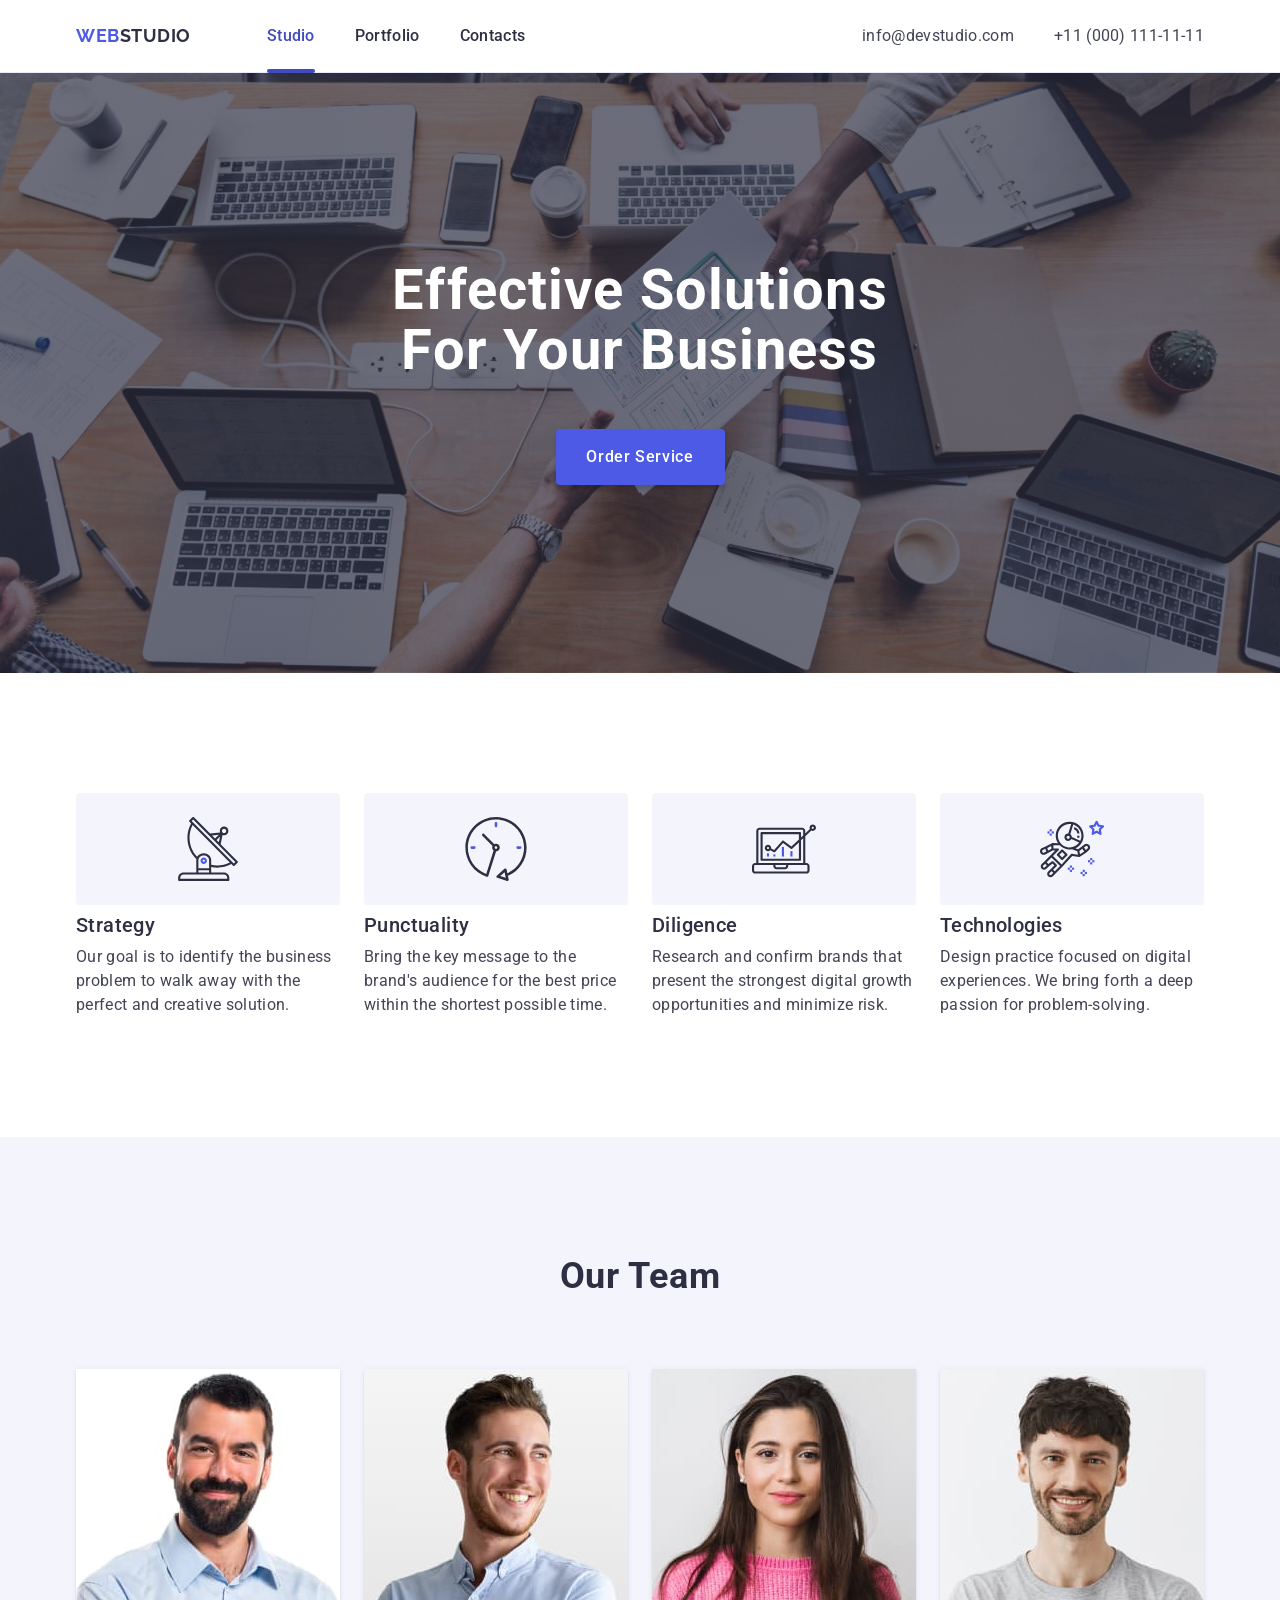
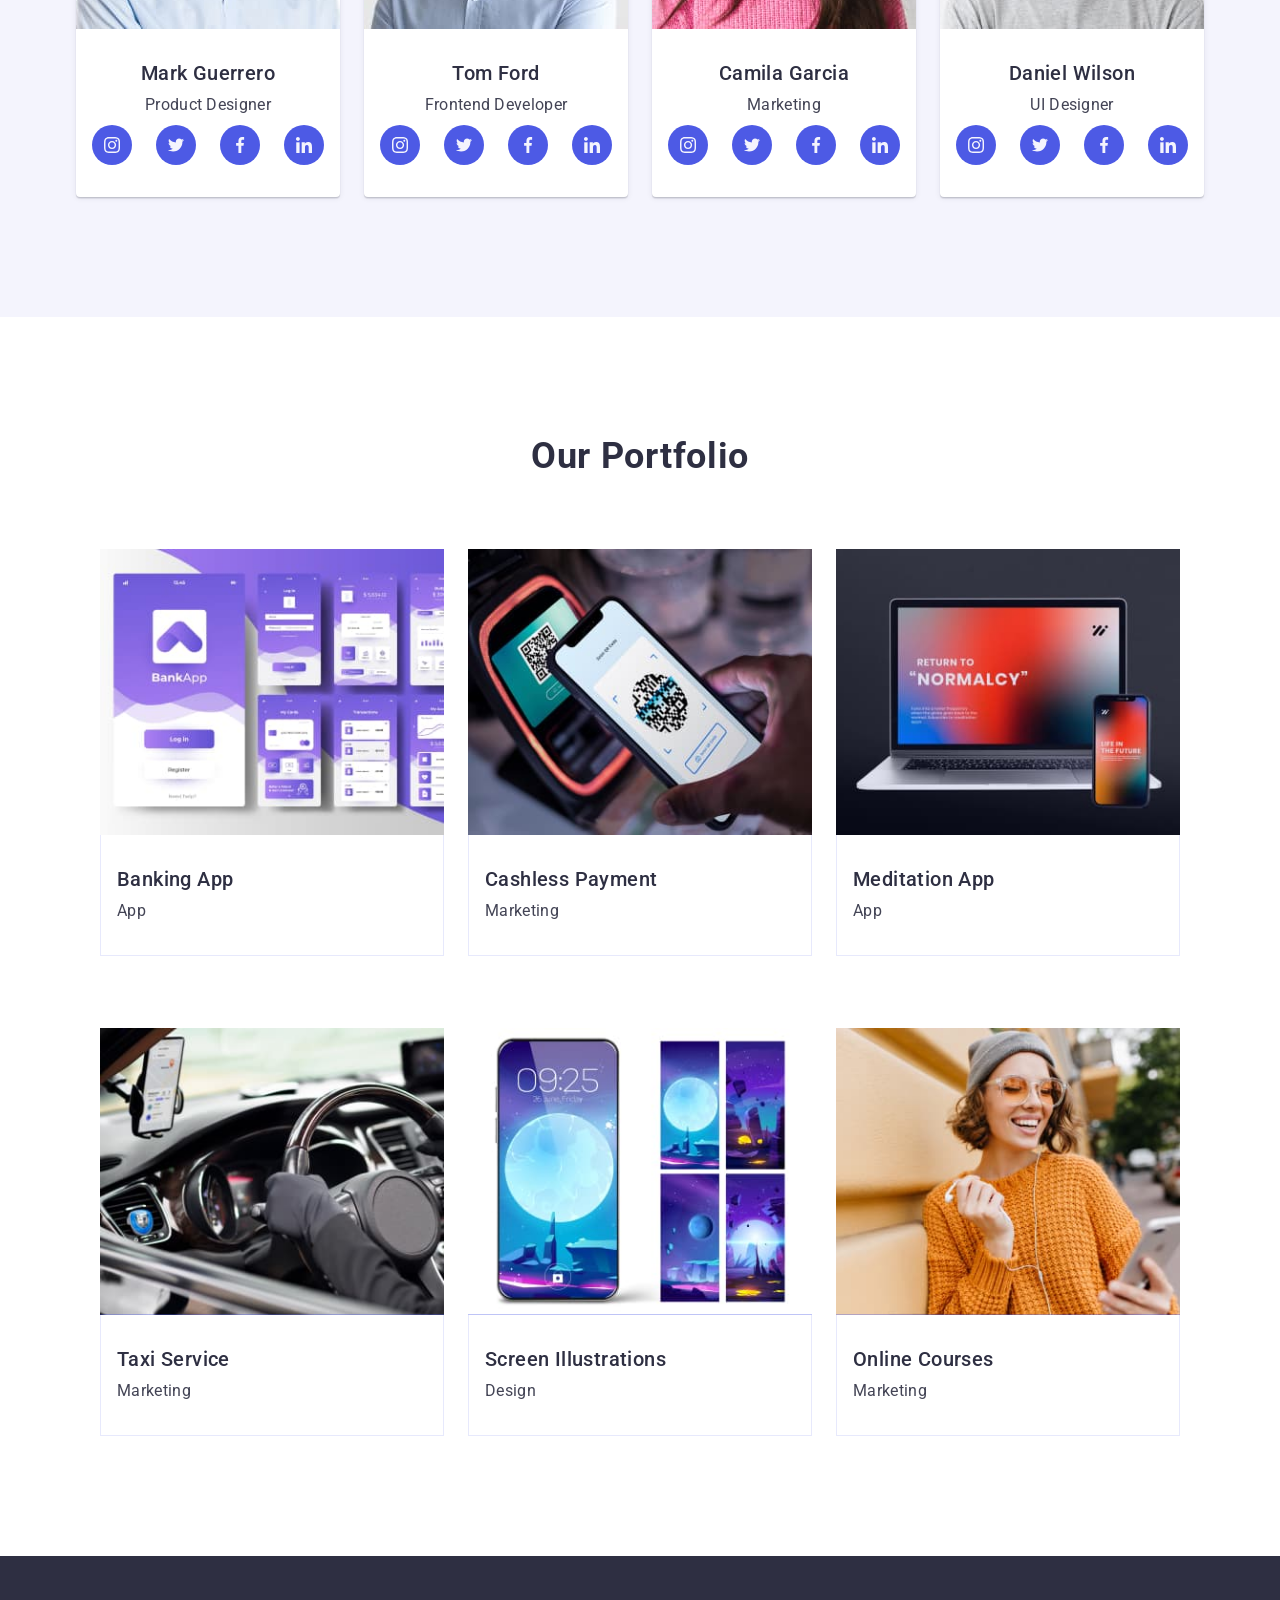
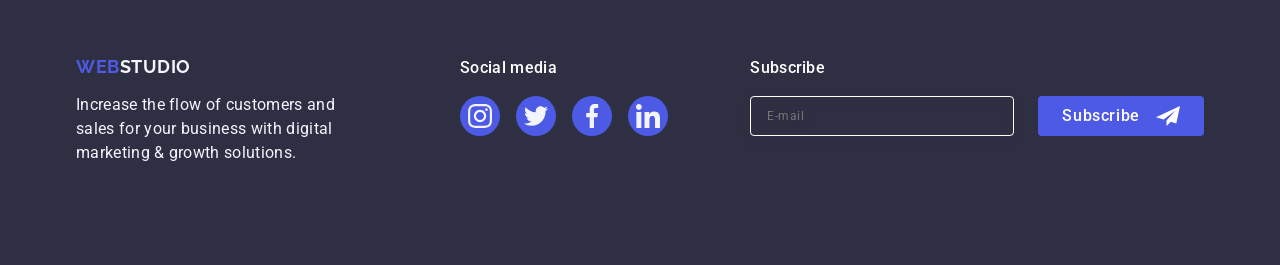
==== index.html @ e989fe73 "mobile-modal" ====
<!DOCTYPE html>
<html lang="en">
  <head>
    <meta charset="UTF-8" />
    <meta name="viewport" content="width=device-width, initial-scale=1.0" />
    <title>Webstudio</title>
    <link rel="preconnect" href="https://fonts.googleapis.com" />
    <link rel="preconnect" href="https://fonts.gstatic.com" crossorigin />
    <link
      href="https://fonts.googleapis.com/css2?family=Raleway:wght@700&family=Roboto:wght@400;500;700&display=swap"
      rel="stylesheet"
    />
    <link
      rel="stylesheet"
      href="https://cdnjs.cloudflare.com/ajax/libs/modern-normalize/2.0.0/modern-normalize.min.css"
      integrity="sha512-4xo8blKMVCiXpTaLzQSLSw3KFOVPWhm/TRtuPVc4WG6kUgjH6J03IBuG7JZPkcWMxJ5huwaBpOpnwYElP/m6wg=="
      crossorigin="anonymous"
      referrerpolicy="no-referrer"
    />
    <link rel="stylesheet" href="./css/index.css">
    <link rel="stylesheet" href="./css/styles.css" />
  </head>

  <body>
    <!-- HEDER -->
    <header class="page-header">
      <div class="container page-header-div">
        <nav class="site-nav">
          <a class="logo-web" href="./index.html"> Web<span class="logo-link">Studio</span> </a>
          <ul class="navigation">
            <li class="link-header">
              <a class="menu-nav-link current" href="./index.html"> Studio</a>
            </li>
            <li class="link-header">
              <a class="menu-nav-link" href="">Portfolio</a>
            </li>
            <li class="link-header">
              <a class="menu-nav-link" href="">Contacts</a>
            </li>
          </ul>
        </nav>

        <address class="adr-ss">
          <ul class="adr-ss-ul">
            <li class="contacts link-header contacts-link-header">
              <a class="contacts-link" href="mailto:info@devstudio.com">info@devstudio.com</a>
            </li>
            <li class="contacts link-header contacts-tel">
              <a class="contacts-link " href="tel:+110001111111">+11 (000) 111-11-11</a>
            </li>
          </ul>
        </address>
        <button class="menu-btn" type="button">
          <svg class="menu-icon-btn" width="24" height="24">
            <use href="./images/icons.svg#icon-heroicons-solid_menu"></use>
          </svg>
        </button>
      </div>
      <div class="mobile-menu">
        <div class="container">
          <button class="mob-menu-close-btn">
            <svg class="mob-menu-close-icon" width="8" height="8">
              <use href="./images/icons.svg#icon-close-black"><use>
            </svg>
          </button>
          <ul>
            <li>Studio</li>
            <li>Portfolio</li>
            <li>Contacts</li>
          </ul>
            <ul>
              <li>+11 (000) 111-11-11</li>
              <li>info@devstudio.com</li>
            </ul>
            <ul>
              <li class="modile-menu-list">
                <a class="mobile-menu-icon" href="">
                  <svg class="mobile-menu-svg" width="24" height="24">
                    <use href="./images/icons.svg#icon-instagram-2"></use>
                  </svg>
                </a>
              </li>
              <li class="modile-menu-list">
                <a class="mobile-menu-icon" href="">
                  <svg class="mobile-menu-svg" width="24" height="24">
                    <use href="./images/icons.svg#icon-twitter-1"></use>
                  </svg>
                </a>
              </li>
              <li class="modile-menu-list">
                <a class="mobile-menu-icon" href="">
                  <svg class="mobile-menu-svg" width="24" height="24">
                    <use href="./images/icons.svg#icon-facebook-1"></use>
                  </svg>
                </a>
              </li>
              <li class="modile-menu-list">
                <a class="mobile-menu-icon" href="">
                  <svg class="mobile-menu-svg" width="24" height="24">
                    <use href="./images/icons.svg#icon-linkedin-1"></use>
                  </svg>
                </a>
              </li>
            </ul>
          
        </div>
      </div>
    </header>
    <!-- HERO -->
    <main>
      <section class="section hero-block">
        <div class="container container-hero">
          <h1 class="hero-title">Effective Solutions for Your Business</h1>
          <button class="button-hero" type="button">Order Service</button>
        </div>
      </section>

      <!-- First section after hero -->

      <section class="section">
        <div class="container">
          <h2 class="visually-hidden">our approach</h2>
          <ul class="privilege">
            <li class="privilege-list privilege-list-item">
              <div class="privilege-div-icon">
                <svg class="privilege-icon" width="64" height="64">
                  <use href="./images/icons.svg#icon-antenna-1"></use>
                </svg>
              </div>
              <h3 class="title-privilege">Strategy</h3>
              <p class="privilege-p">
                Our goal is to identify the business problem to walk away with the perfect and
                creative solution.
              </p>
            </li>
            <li class="privilege-list privilege-list-item">
              <div class="privilege-div-icon">
                <svg class="privilege-icon" width="64" height="64">
                  <use href="./images/icons.svg#icon-clock-1"></use>
                </svg>
              </div>
              <h3 class="title-privilege">Punctuality</h3>
              <p class="privilege-p">
                Bring the key message to the brand's audience for the best price within the shortest
                possible time.
              </p>
            </li>
            <li class="privilege-list">
              <div class="privilege-div-icon">
                <svg class="privilege-icon" width="64" height="64">
                  <use href="./images/icons.svg#icon-diagram-1"></use>
                </svg>
              </div>
              <h3 class="title-privilege">Diligence</h3>
              <p class="privilege-p">
                Research and confirm brands that present the strongest digital growth opportunities
                and minimize risk.
              </p>
            </li>
            <li class="privilege-list">
              <div class="privilege-div-icon">
                <svg class="privilege-icon" width="64" height="64">
                  <use href="./images/icons.svg#icon-astronaut-1"></use>
                </svg>
              </div>
              <h3 class="title-privilege">Technologies</h3>
              <p class="privilege-p">
                Design practice focused on digital experiences. We bring forth a deep passion for
                problem-solving.
              </p>
            </li>
          </ul>
        </div>
      </section>

      <!-- section Our Team -->


      
      <section class="section team-section">
        <div class="container">
          <h2 class="our-team">Our Team</h2>
          <ul class="our-team-ul">
            <li class="our-team-li">
           
              <img
                class="team-img"
                srcset="./images/markguerrero.jpg 1x, ./images/markguerrero@2x.jpg 2x"
                src="./images/markguerrero.jpg"
                alt="mark guerrero"
                width="264"
              />
              <div class="foto-names">
                <h3 class="title-team">Mark Guerrero</h3>
                <p class="our-team-p">Product Designer</p>
                <ul class="team-icon-ul">
                  <li class="team-icon-li">
                    <a class="taem-icon-link" href="">
                      <svg class="team-icon-svg" width="16" height="16">
                        <use href="./images/icons.svg#icon-instagram-2"></use>
                      </svg>
                    </a>
                  </li>
                  <li class="team-icon-li">
                    <a class="taem-icon-link" href="">
                      <svg class="team-icon-svg" width="16" height="16">
                        <use href="./images/icons.svg#icon-twitter-1"></use>
                      </svg>
                    </a>
                  </li>
                  <li class="team-icon-li">
                    <a class="taem-icon-link" href="">
                      <svg class="team-icon-svg" width="16" height="16">
                        <use href="./images/icons.svg#icon-facebook-1"></use>
                      </svg>
                    </a>
                  </li>
                  <li class="team-icon-li">
                    <a class="taem-icon-link" href="">
                      <svg class="team-icon-svg" width="16" height="16">
                        <use href="./images/icons.svg#icon-linkedin-1"></use>
                      </svg>
                    </a>
                  </li>
                </ul>
              </div>
            </li>

            <li class="our-team-li">
              
              <img class="team-img"
              srcset="./images/tomford.jpg 1x, ./images/tomford@2x.jpg 2x" 
              src="./images/tomford.jpg" 
              alt="tom ford" width="264" />
              <div class="foto-names">
                <h3 class="title-team">Tom Ford</h3>
                <p class="our-team-p">Frontend Developer</p>
                <ul class="team-icon-ul">
                  <li class="team-icon-li">
                    <a class="taem-icon-link" href="">
                      <svg class="team-icon-svg" width="16" height="16">
                        <use href="./images/icons.svg#icon-instagram-2"></use>
                      </svg>
                    </a>
                  </li>
                  <li class="team-icon-li">
                    <a class="taem-icon-link" href="">
                      <svg class="team-icon-svg" width="16" height="16">
                        <use href="./images/icons.svg#icon-twitter-1"></use>
                      </svg>
                    </a>
                  </li>
                  <li class="team-icon-li">
                    <a class="taem-icon-link" href="">
                      <svg class="team-icon-svg" width="16" height="16">
                        <use href="./images/icons.svg#icon-facebook-1"></use>
                      </svg>
                    </a>
                  </li>
                  <li class="team-icon-li">
                    <a class="taem-icon-link" href="">
                      <svg class="team-icon-svg" width="16" height="16">
                        <use href="./images/icons.svg#icon-linkedin-1"></use>
                      </svg>
                    </a>
                  </li>
                </ul>
              </div>
            </li>

            <li class="our-team-li">
              <img
                class="team-img"
                srcset="./images/camilagarcia.jpg 1x, ./images/camilagarcia@2x.jpg 2x"
                src="./images/camilagarcia.jpg"
                alt="camila garcia"
                width="264"
              />
              <div class="foto-names">
                <h3 class="title-team">Camila Garcia</h3>
                <p class="our-team-p">Marketing</p>
                <ul class="team-icon-ul">
                  <li class="team-icon-li">
                    <a class="taem-icon-link" href="">
                      <svg class="team-icon-svg" width="16" height="16">
                        <use href="./images/icons.svg#icon-instagram-2"></use>
                      </svg>
                    </a>
                  </li>
                  <li class="team-icon-li">
                    <a class="taem-icon-link" href="">
                      <svg class="team-icon-svg" width="16" height="16">
                        <use href="./images/icons.svg#icon-twitter-1"></use>
                      </svg>
                    </a>
                  </li>
                  <li class="team-icon-li">
                    <a class="taem-icon-link" href="">
                      <svg class="team-icon-svg" width="16" height="16">
                        <use href="./images/icons.svg#icon-facebook-1"></use>
                      </svg>
                    </a>
                  </li>
                  <li class="team-icon-li">
                    <a class="taem-icon-link" href="">
                      <svg class="team-icon-svg" width="16" height="16">
                        <use href="./images/icons.svg#icon-linkedin-1"></use>
                      </svg>
                    </a>
                  </li>
                </ul>
              </div>
            </li>

            <li class="our-team-li">
              <img srcset="./images/danielwilson.jpg 1x, ./images/danielwilson@2x.jpg 2x" src="./images/danielwilson.jpg"  alt="daniel wilson"
                width="264" />
          
              <div class="foto-names">
                <h3 class="title-team">Daniel Wilson</h3>
                <p class="our-team-p">UI Designer</p>
                <ul class="team-icon-ul">
                  <li class="team-icon-li">
                    <a class="taem-icon-link" href="">
                      <svg class="team-icon-svg" width="16" height="16">
                        <use href="./images/icons.svg#icon-instagram-2"></use>
                      </svg>
                    </a>
                  </li>
                  <li class="team-icon-li">
                    <a class="taem-icon-link" href="">
                      <svg class="team-icon-svg" width="16" height="16">
                        <use href="./images/icons.svg#icon-twitter-1"></use>
                      </svg>
                    </a>
                  </li>
                  <li class="team-icon-li">
                    <a class="taem-icon-link" href="">
                      <svg class="team-icon-svg" width="16" height="16">
                        <use href="./images/icons.svg#icon-facebook-1"></use>
                      </svg>
                    </a>
                  </li>
                  <li class="team-icon-li">
                    <a class="taem-icon-link" href="">
                      <svg class="team-icon-svg" width="16" height="16">
                        <use href="./images/icons.svg#icon-linkedin-1"></use>
                      </svg>
                    </a>
                  </li>
                </ul>
              </div>
            </li>
          </ul>
        </div>
      </section>
      <!-- Portfolio -->
      <section class="section">
        <div class="container">
          <h2 class="portfolio-title">Our Portfolio</h2>
          <ul class="portfolio-ul">
            <li class="portfolio-li">
              <div class="overlay-div">
                  <picture>
                    <source media="(min-width: 1158px)" srcset="./images/bankapp-desktop.jpg 1x, ./images/bankapp-desktop@2x.jpg 2x"
                      type="image/jpg" />
                    
                    <source media="(min-width: 768px)" srcset="./images/bankapp-tablet.jpg 1x, ./images/bankapp-tablet@2x.jpg 2x"
                      type="image/jpg" />
                    
                    <source media="(max-width: 767px)" srcset="./images/bankapp-mobile.jpg 1x, ./images/bankapp-mobile@2x.jpg 2x"
                      type="image/jpg" />
                    <img class="card-img" src="./images/bankapp-desktop.jpg" alt="banking app interace concept" width="360" height="300" loading="lazy" />
                  </picture>

               
                <p class="ovrelay">
                  14 Stylish and User-Friendly App Design Concepts · Task Manager App · Calorie
                  Tracker App · Exotic Fruit Ecommerce App · Cloud Storage App
                </p>
              </div>

              <div class="portfolio-card">
                <h3 class="portfolio-name">Banking App</h3>
                <p class="portfolio-p">App</p>
              </div>
            </li>
            <li class="portfolio-li">
              <div class="overlay-div">
                <picture>
                  <source media="(min-width: 1158px)" srcset="./images/twophones-dasktop.jpg 1x, ./images/twophones@2x.jpg 2x"
                    type="image/jpg" />
                
                  <source media="(min-width: 768px)" srcset="./images/twophones-tablet.jpg 1x, ./images/twophones-tablet@2x.jpg 2x"
                    type="image/jpg" />
                
                  <source media="(max-width: 767px)" srcset="./images/twophnes-mobile.jpg 1x, ./images/twophones-mobile@2x.jpg 2x"
                    type="image/jpg" />
                  <img class="card-img" src="./images/twophones-desktop.jpg" alt="cashless payment" width="360" height="300"
                    loading="lazy" />
                </picture>
                
                <p class="ovrelay">
                  14 Stylish and User-Friendly App Design Concepts · Task Manager App · Calorie
                  Tracker App · Exotic Fruit Ecommerce App · Cloud Storage App
                </p>
              </div>
              <div class="portfolio-card">
                <h3 class="portfolio-name">Cashless Payment</h3>
                <p class="portfolio-p">Marketing</p>
              </div>
            </li>
            <li class="portfolio-li">
              <div class="overlay-div">
                <picture>
                  <source media="(min-width: 1158px)" srcset="./images/laptop-desktop.jpg 1x, ./images/laptop-desktop@2x.jpg 2x"
                    type="image/jpg" />
                
                  <source media="(min-width: 768px)" srcset="./images/laptop-tablet.jpg 1x, ./images/laptop-tablet@2x.jpg 2x"
                    type="image/jpg" />
                
                  <source media="(max-width: 767px)" srcset="./images/laptop-mobile.jpg 1x, ./images/laptop-mobile@2x.jpg 2x"
                    type="image/jpg" />
                  <img class="card-img" src="./images/laptop-desktop.jpg" alt="meditation app" width="360" height="300"
                    loading="lazy" />
                </picture>
                
                <p class="ovrelay">
                  14 Stylish and User-Friendly App Design Concepts · Task Manager App · Calorie
                  Tracker App · Exotic Fruit Ecommerce App · Cloud Storage App
                </p>
              </div>
              <div class="portfolio-card">
                <h3 class="portfolio-name">Meditation App</h3>
                <p class="portfolio-p">App</p>
              </div>
            </li>
            <li class="portfolio-li">
              <div class="overlay-div">
                <picture>
                  <source media="(min-width: 1158px)" srcset="./images/drive-desktop.jpg 1x, ./images/drive-desktop@2x.jpg 2x"
                    type="image/jpg" />
                
                  <source media="(min-width: 768px)" srcset="./images/drive-tablet.jpg 1x, ./images/drive-tablet@2x.jpg 2x"
                    type="image/jpg" />
                
                  <source media="(max-width: 767px)" srcset="./images/drive-mobile.jpg 1x, ./images/drive@2x-mobile.jpg 2x"
                    type="image/jpg" />
                  <img class="card-img" src="./images/drive-desktop.jpg" alt="taxi service" width="360" height="300"
                    loading="lazy" />
                </picture>
                
                <p class="ovrelay">
                  14 Stylish and User-Friendly App Design Concepts · Task Manager App · Calorie
                  Tracker App · Exotic Fruit Ecommerce App · Cloud Storage App
                </p>
              </div>
              <div class="portfolio-card">
                <h3 class="portfolio-name">Taxi Service</h3>
                <p class="portfolio-p">Marketing</p>
              </div>
            </li>
            <li class="portfolio-li">
              <div class="overlay-div">
                <picture>
                  <source media="(min-width: 1158px)" srcset="./images/mobile-desktop.jpg 1x, ./images/mobile-desktop@2x.jpg 2x"
                    type="image/jpg" />
                
                  <source media="(min-width: 768px)" srcset="./images/phone-tablet.jpg 1x, ./images/phone-tablet@2x.jpg 2x"
                    type="image/jpg" />
                
                  <source media="(max-width: 767px)" srcset="./images/phone-mobile.jpg 1x, ./images/phone@2x-mobile.jpg 2x"
                    type="image/jpg" />
                  <img class="card-img" src="./images/mobile-desktop.jpg" alt="screen illustrations" width="360" height="300"
                    loading="lazy" />
                </picture>
                
                <p class="ovrelay">
                  14 Stylish and User-Friendly App Design Concepts · Task Manager App · Calorie
                  Tracker App · Exotic Fruit Ecommerce App · Cloud Storage App
                </p>
              </div>
              <div class="portfolio-card">
                <h3 class="portfolio-name">Screen Illustrations</h3>
                <p class="portfolio-p">Design</p>
              </div>
            </li>
            <li class="portfolio-li">
              <div class="overlay-div">
                <picture>
                  <source media="(min-width: 1158px)" srcset="./images/girlsmile-desktop.jpg 1x, ./images/girlsmile-desktop@2x.jpg 2x"
                    type="image/jpg" />
                
                  <source media="(min-width: 768px)" srcset="./images/girlsmile-tablet.jpg 1x, ./images/girlsmile-tablet@2x.jpg 2x"
                    type="image/jpg" />
                
                  <source media="(max-width: 767px)" srcset="./images/girlsmile-mobile.jpg 1x, ./images/girlsmile-mobile@2x.jpg 2x"
                    type="image/jpg" />
                  <img class="card-img" src="./images/mobile-desktop.jpg" alt="online courses" width="360" height="300"
                    loading="lazy" />
                </picture>
                
                <p class="ovrelay">
                  14 Stylish and User-Friendly App Design Concepts · Task Manager App · Calorie
                  Tracker App · Exotic Fruit Ecommerce App · Cloud Storage App
                </p>
              </div>
              <div class="portfolio-card">
                <h3 class="portfolio-name">Online Courses</h3>
                <p class="portfolio-p">Marketing</p>
              </div>
            </li>
          </ul>
        </div>
      </section>
    </main>

    <!-- FOOTER -->

    <footer class="footer">
      <div class="container footer-container">
        <div class="footer-box-logo">
          <a class="logo-link-footer" href="./index.html">
            Web<span class="logo-footer">Studio</span>
          </a>
          <p class="footer-p">
            Increase the flow of customers and sales for your business with digital marketing &
            growth solutions.
          </p>
        </div>
        <div class="footer-div-icon">
          <p class="footer-social-title">Social media</p>
          <ul class="footr-icon-ul">
            <li class="footer-icon-li">
              <a class="footer-icon-link" href="">
                <svg class="footer-icon-svg" width="24" height="24">
                  <use href="./images/icons.svg#icon-instagram-2"></use>
                </svg>
              </a>
            </li>
            <li class="footer-icon-li">
              <a class="footer-icon-link" href="">
                <svg class="footer-icon-svg" width="24" height="24">
                  <use href="./images/icons.svg#icon-twitter-1"></use>
                </svg>
              </a>
            </li>
            <li class="footer-icon-li">
              <a class="footer-icon-link" href="">
                <svg class="footer-icon-svg" width="24" height="24">
                  <use href="./images/icons.svg#icon-facebook-1"></use>
                </svg>
              </a>
            </li>
            <li class="footer-icon-li">
              <a class="footer-icon-link" href="">
                <svg class="footer-icon-svg" width="24" height="24">
                  <use href="./images/icons.svg#icon-linkedin-1"></use>
                </svg>
              </a>
            </li>
          </ul>
        </div>
      <div class="footer-input-container">
        <p class="fooer-label">Subscribe</p>
        <form class="footer-form">
          <label class="footer-form-lable">
            <input class="footer-input" type="email" name="user-mail" title="user_mail" required placeholder="E-mail">
          </label>
          <button class="footer-button" type="submit">Subscribe
            <svg class="footer-svg-btn" width="24" height="24">
              <use href="./images/icons.svg#icon-Frame-3"></use>
            </svg>
          </button>
        </form>
      </div>
      </div>
    </footer>

    <!-- backdrop with modal -->

      <div class="backdrop">
        <div class="modal ">
          <button class="modal-close-btn" type="button">
            <svg class="modal-close-icon" width="8" height="8">
              <use href="./images/icons.svg#icon-close-black"></use>
            </svg>
          </button>
      
          <p class="modal-title">Leave your contacts and we will call you back</p>
      
          <form class="modal-form">
            <div class="modal-field">
              <label for="user-name" class="modal-label">Name</label>
              <div class="modal-input-wrap">
                <input type="text" class="modal-input" id="user-name" name="user-name" pattern="[a-zA-Zа-яА-ЯїЇєЄ']+"
                  title="Mykhailo" required />
                <svg class="modal-icon" width="18" height="24">
                  <use href="./images/icons.svg#icon-person"></use>
                </svg>
              </div>
            </div>
      
            <div class="modal-field">
              <label for="icon-phone" class="modal-label">Phone</label>
              <div class="modal-input-wrap">
                <input class="modal-input" type="tel" id="icon-phone" name="user_phone"
                  pattern="[0-9]{3}-[0-9]{3}-[0-9]{2}-[0-9]{2}" title="xxx-xxx-xx-xx" required />
                <svg class="modal-icon" width="18" height="24">
                  <use href="./images/icons.svg#icon-phone"></use>
                </svg>
              </div>
            </div>
      
            <div class="modal-field">
              <label for="icon-email" class="modal-label">Email</label>
              <div class="modal-input-wrap">
                <input class="modal-input" type="email" id="icon-email" name="user_email" required />
                <svg class="modal-icon" width="18" height="24">
                  <use href="./images/icons.svg#icon-email"></use>
                </svg>
              </div>
            </div>
      
            <div class="modal-field-textarea">
              <label class="modal-label" for="user-comment">Comment</label>
              <textarea class="modal-coment" name="user-comment" id="user-comment" placeholder="Text input"></textarea>
            </div>
            <div class="check-field">
              <input class="input-check visually-hidden " type="checkbox" id="user-privacy" name="user-privacy" value="true"
                required />
              <label for="user-privacy" class="input-check-text">
                <span class="checkbox">
                  <svg class="icon-checkbox-svg" width="10" height="8">
                    <use href="./images/icons.svg#icon-Vector"></use>
                  </svg>
                </span>
                I accept the terms and conditions of the
                <a href="" class="input-check-link">Privacy Policy</a></label>
            </div>
      
            <button class="modal-send-btn" type="submit">Send</button>
          </form>
        </div>
      </div>
  </body>
</html>
---- css/index.css ----
/* Base */

@import './base/base.css';
@import './base/container.css';
@import './base/section.css';

/* Utils */
@import './utils/visually-hidden.css';

/* layout */
@import './layout/header.css';
@import './layout/hero.css';
@import './layout/first-section.css';
@import './layout/ourteam.css';
@import './layout/modal.css';
@import './layout/portfolio.css';
@import './layout/footer.css';
@import'./layout/mobile-menu.css'
---- css/styles.css ----
/* HEADER */


  /* HERO */



/* First section after hero */






/* Our team */



/* Our Portfolio */



/* FOOTER */
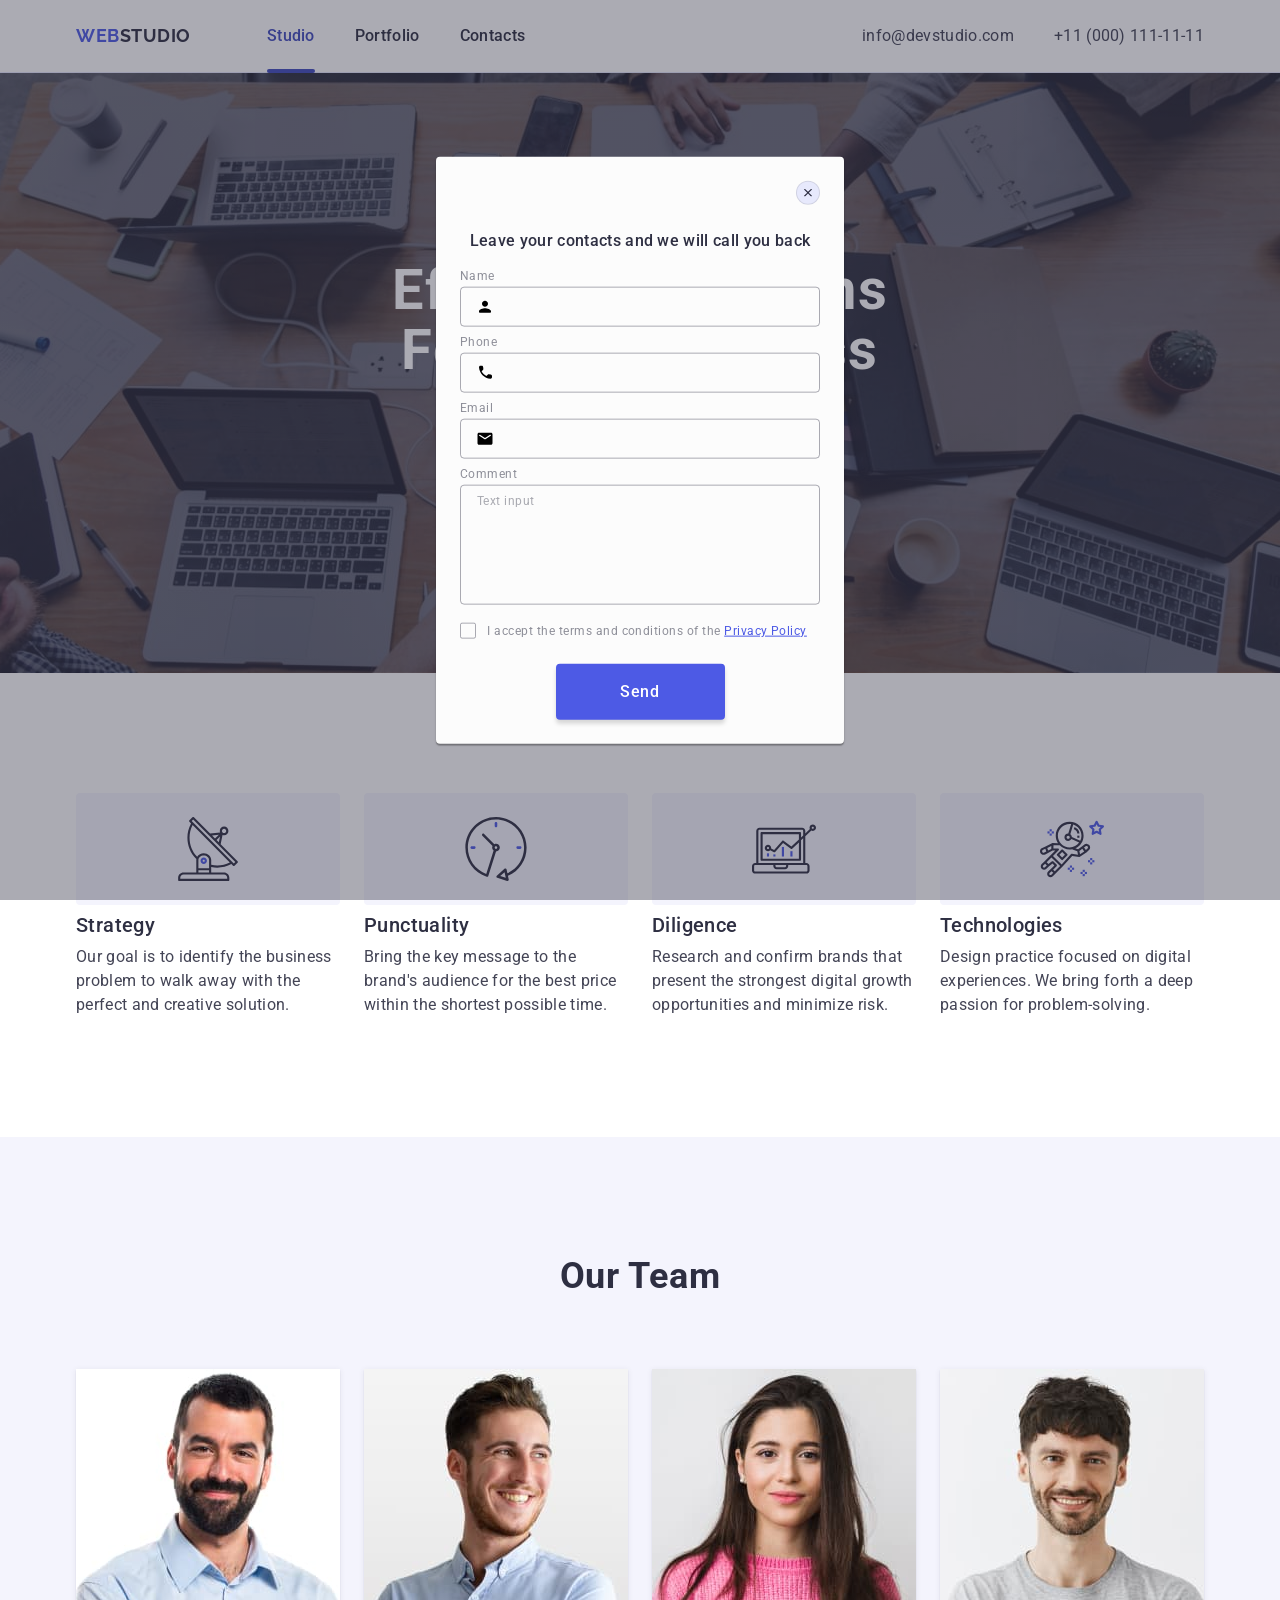
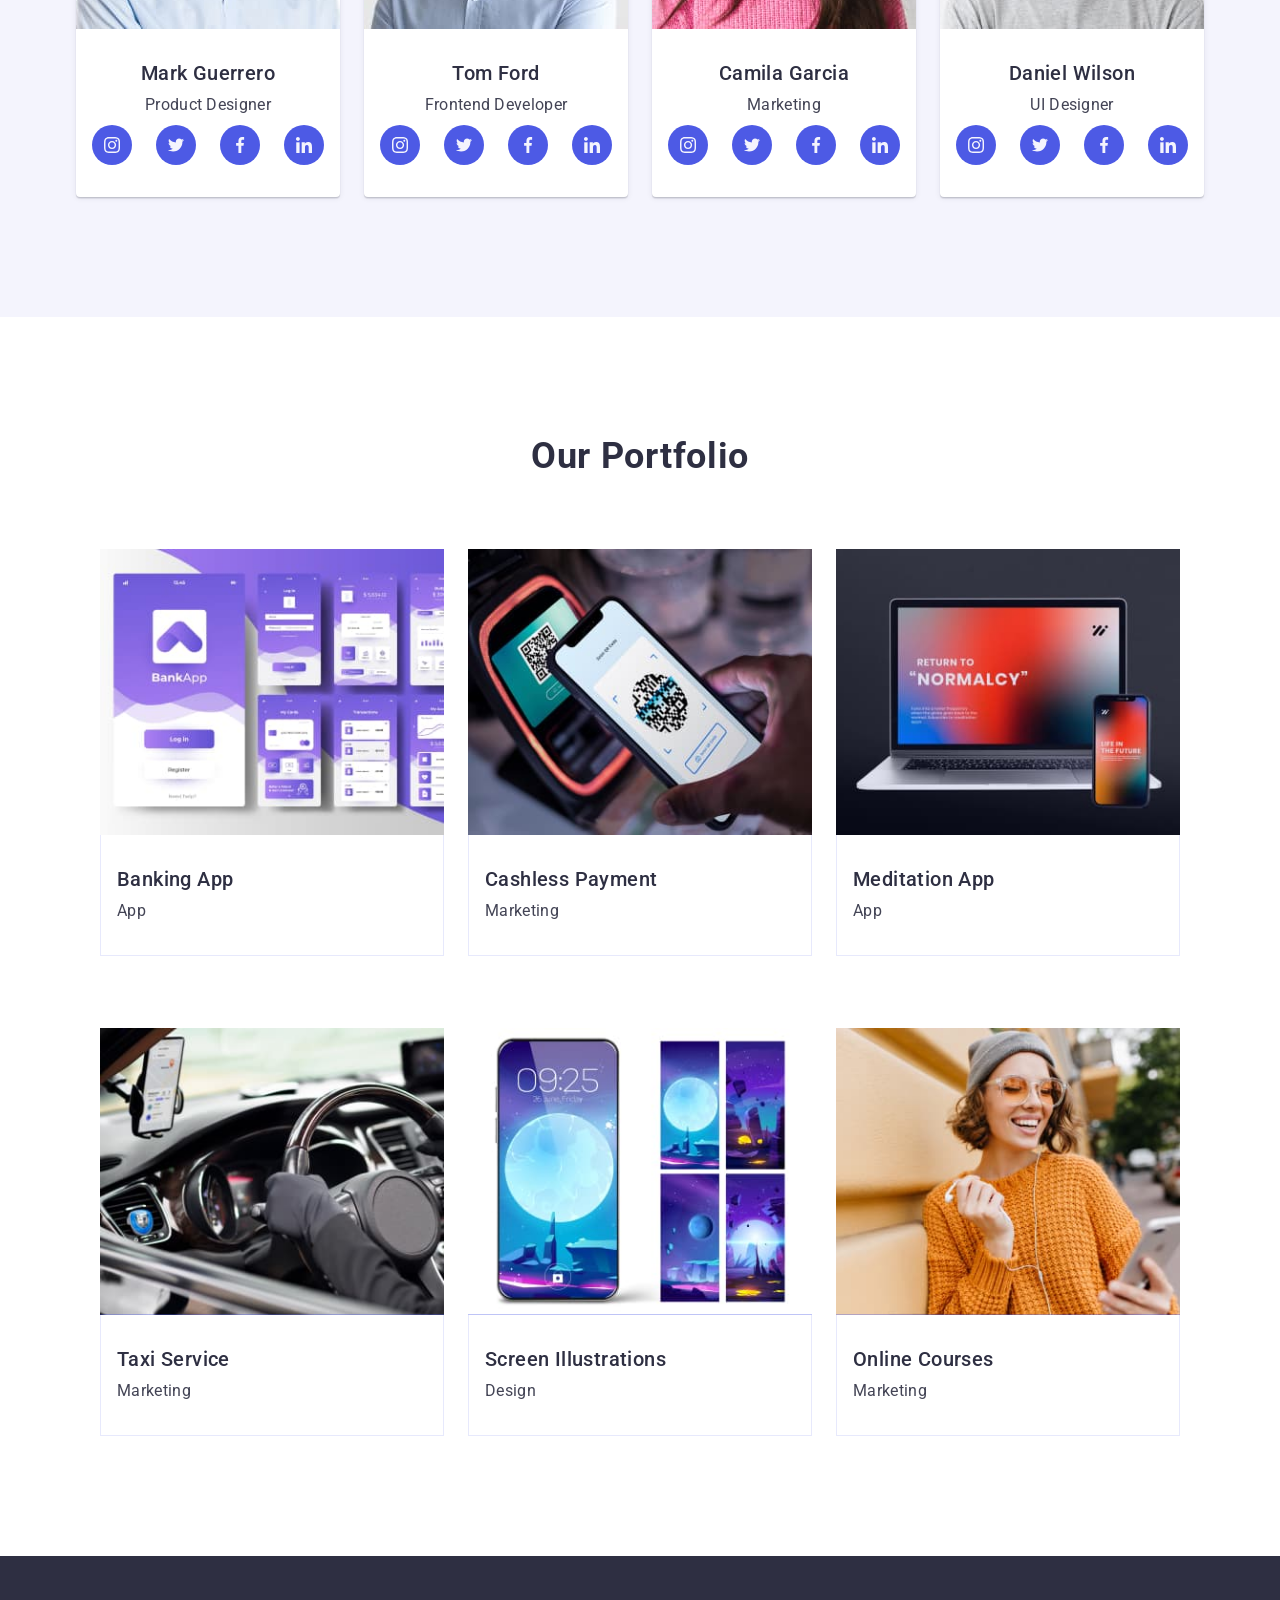
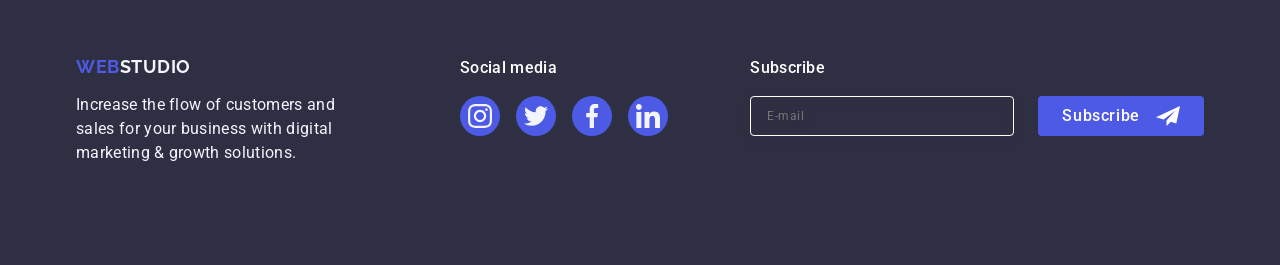
==== commit 54c321d5: "finish" ====
--- a/index.html
+++ b/index.html
@@ -50,6 +50,7 @@
             </li>
           </ul>
         </address>
+        <!-- mobile-menu -->
         <button class="menu-btn" type="button">
           <svg class="menu-icon-btn" width="24" height="24">
             <use href="./images/icons.svg#icon-heroicons-solid_menu"></use>
@@ -63,16 +64,29 @@
               <use href="./images/icons.svg#icon-close-black"><use>
             </svg>
           </button>
-          <ul>
-            <li>Studio</li>
-            <li>Portfolio</li>
-            <li>Contacts</li>
+
+          <ul class="mobile-menu-nav">
+            <li class="mobile-list">
+              <a class="mobile-list-nav current-list" href="">Studio</a>
+            </li>
+            <li class="mobile-list">
+              <a class="mobile-list-nav" href="">Portfolio</a>
+            </li>
+            <li class="mobile-list">
+              <a class="mobile-list-nav" href="">Contacts</a>
+            </li>
           </ul>
-            <ul>
-              <li>+11 (000) 111-11-11</li>
-              <li>info@devstudio.com</li>
+          <!--  -->
+            <ul class="mobile-nav">
+              <li class="mobile-menu-contacts">
+                <a class="mobile-nav-address current-list" href="tel:+11 (000) 111-11-11">+11 (000) 111-11-11</a>
+              </li>
+              <li class="mobile-menu-contacts">
+                <a class="mobile-nav-address" href="mailto:info@devstudio.com">info@devstudio.com</a>
+              </li>
+            <!--  -->
             </ul>
-            <ul>
+            <ul class="mobile-social">
               <li class="modile-menu-list">
                 <a class="mobile-menu-icon" href="">
                   <svg class="mobile-menu-svg" width="24" height="24">
@@ -579,7 +593,7 @@
 
     <!-- backdrop with modal -->
 
-      <div class="backdrop">
+      <div class="backdrop is-open">
         <div class="modal ">
           <button class="modal-close-btn" type="button">
             <svg class="modal-close-icon" width="8" height="8">
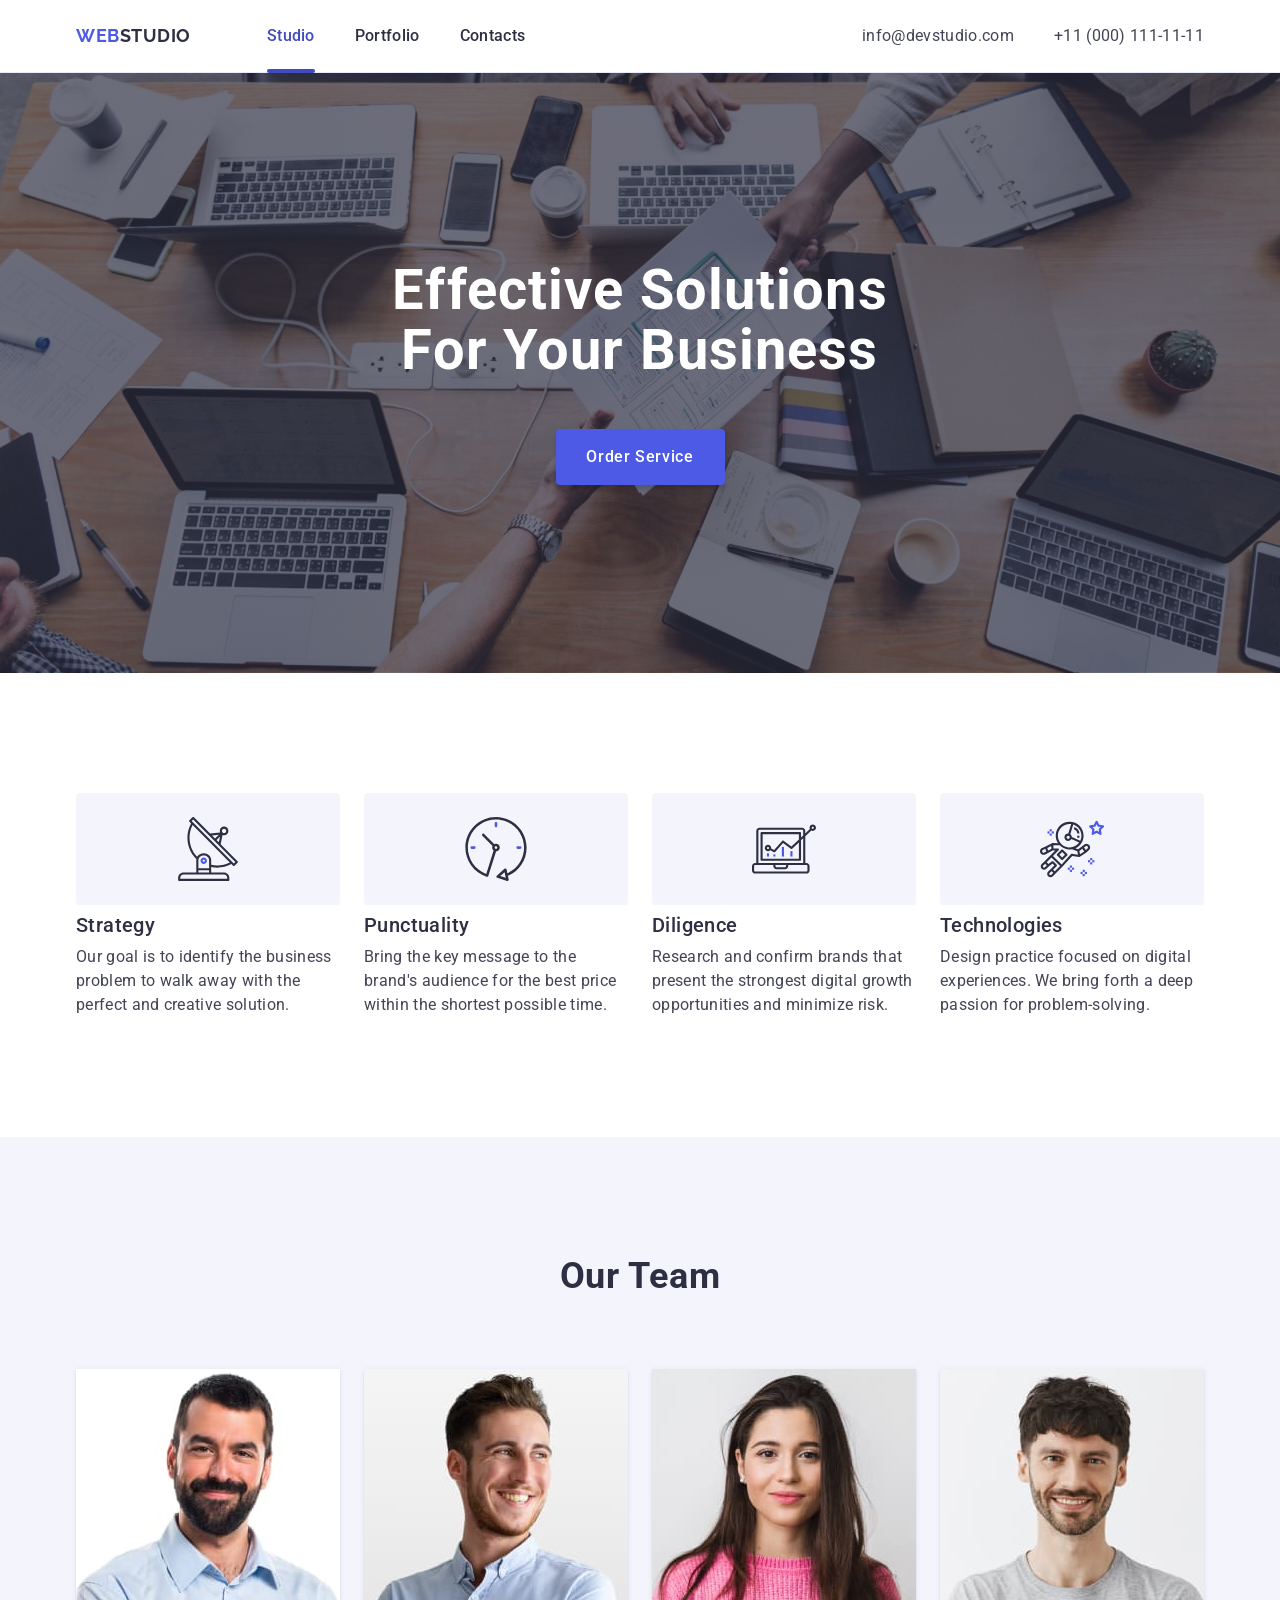
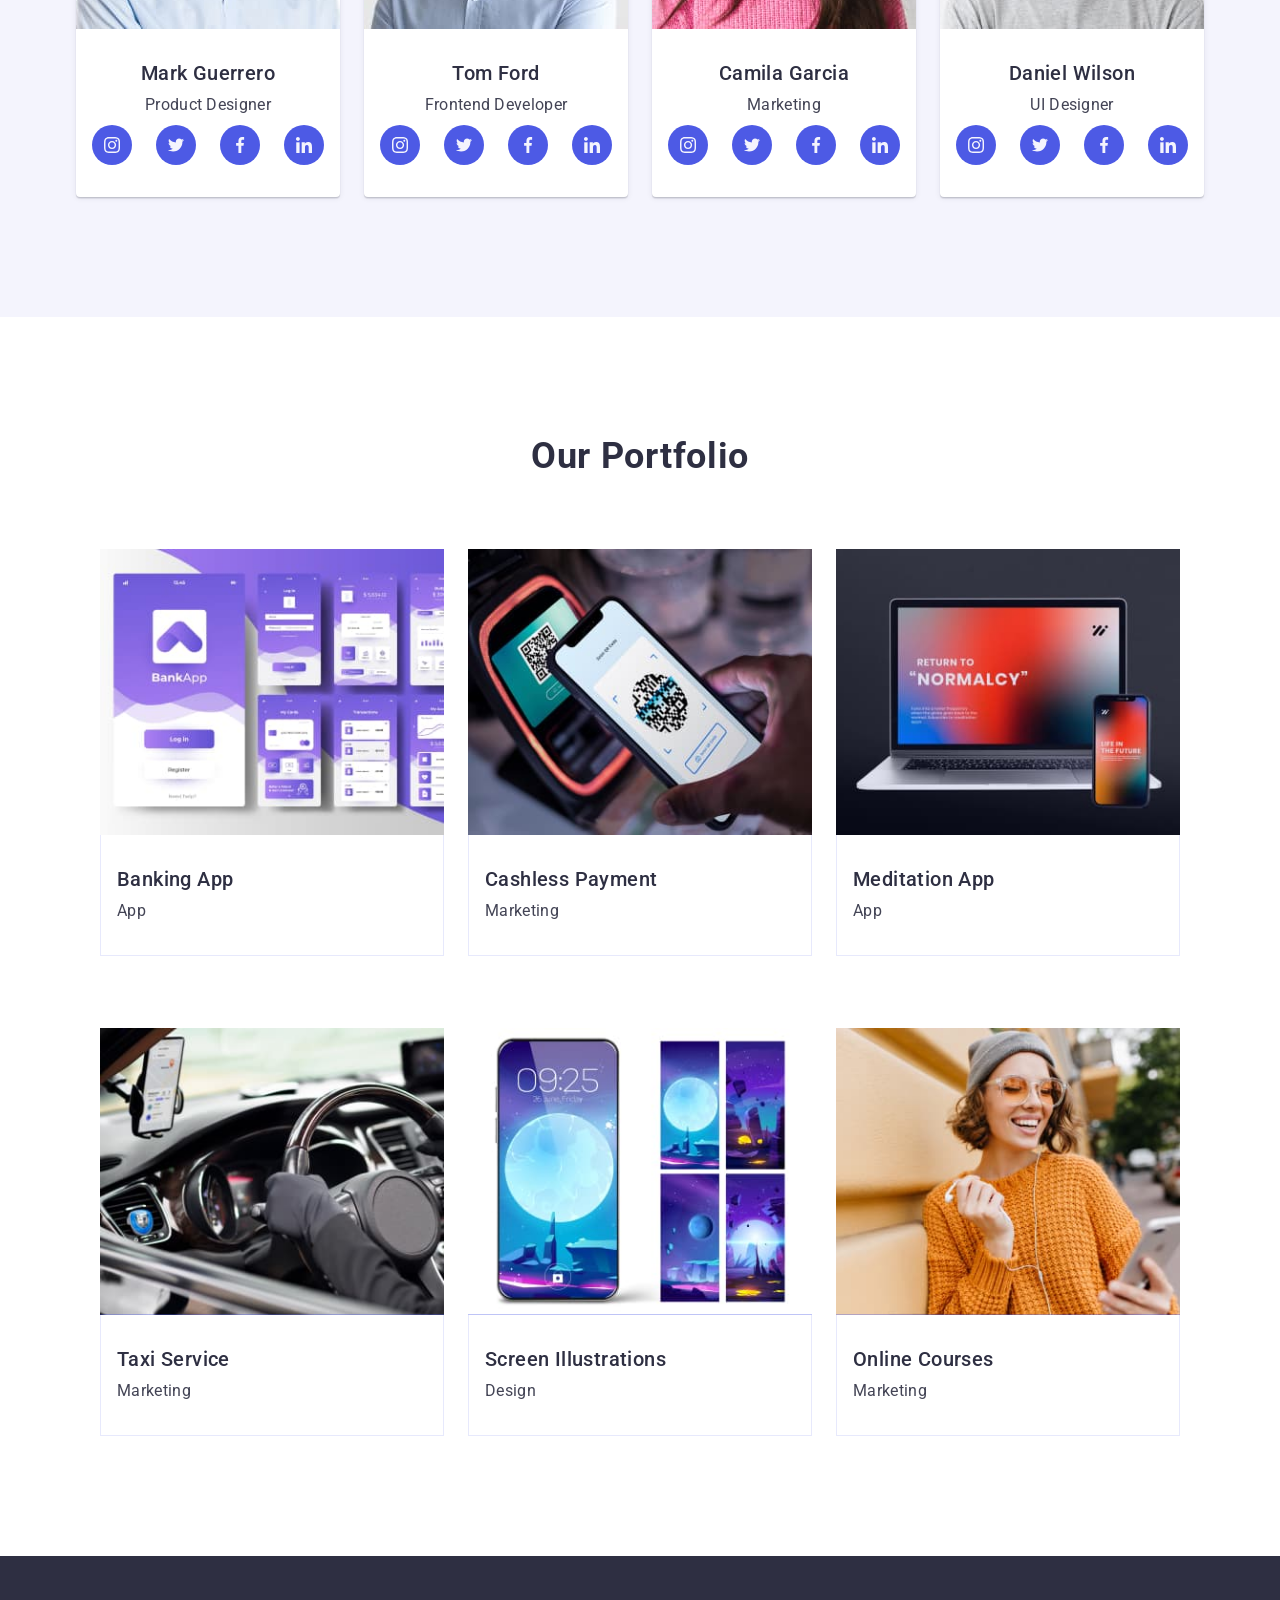
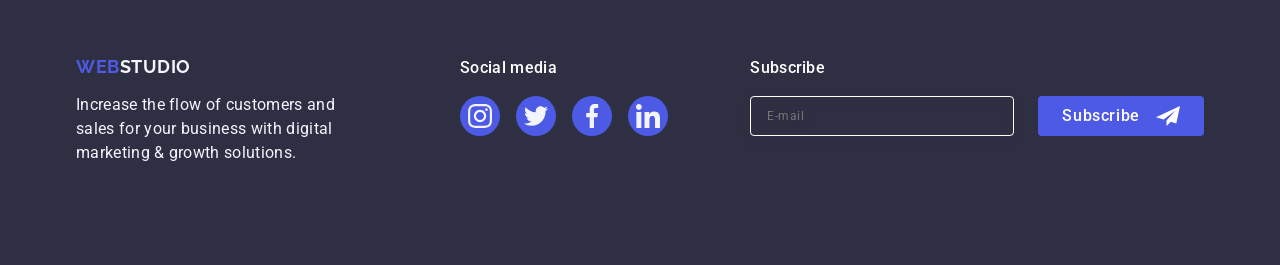
==== commit 11bd51a3: "1" ====
--- a/index.html
+++ b/index.html
@@ -593,7 +593,7 @@
 
     <!-- backdrop with modal -->
 
-      <div class="backdrop is-open">
+      <div class="backdrop">
         <div class="modal ">
           <button class="modal-close-btn" type="button">
             <svg class="modal-close-icon" width="8" height="8">
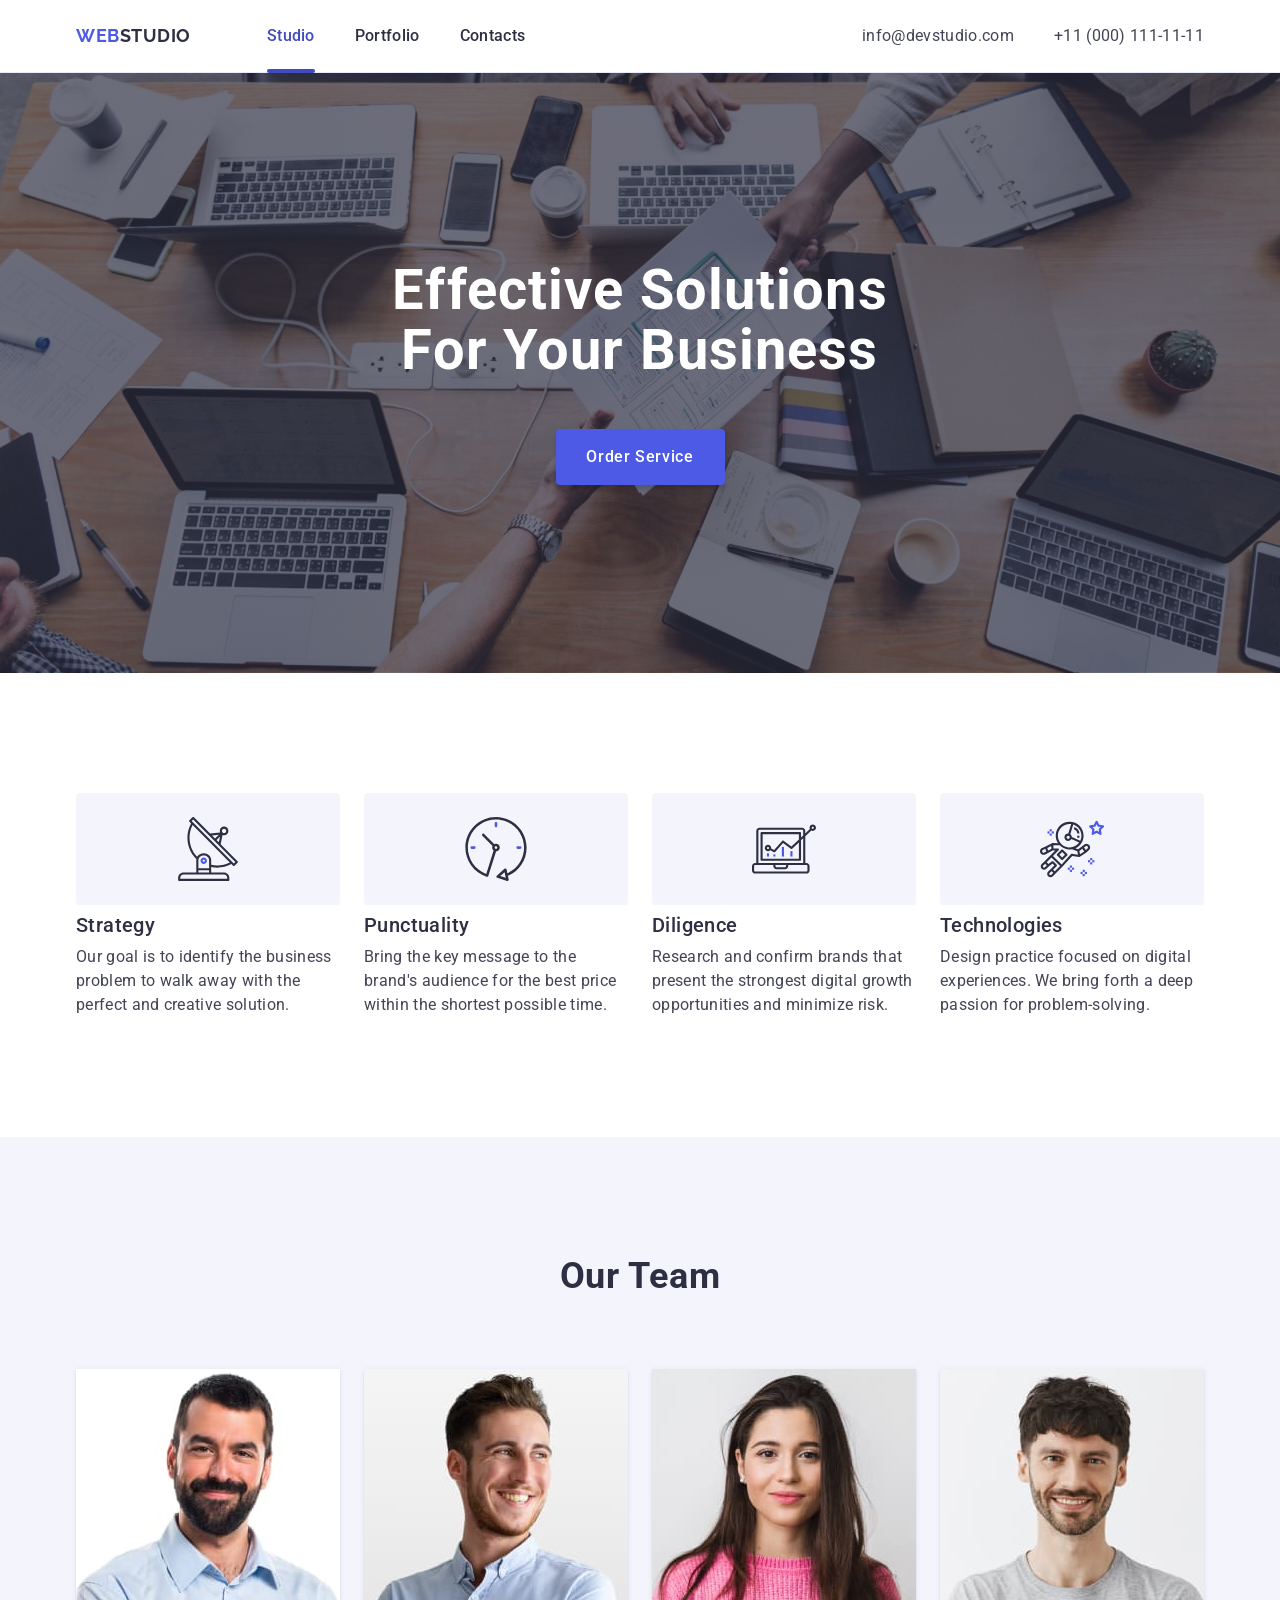
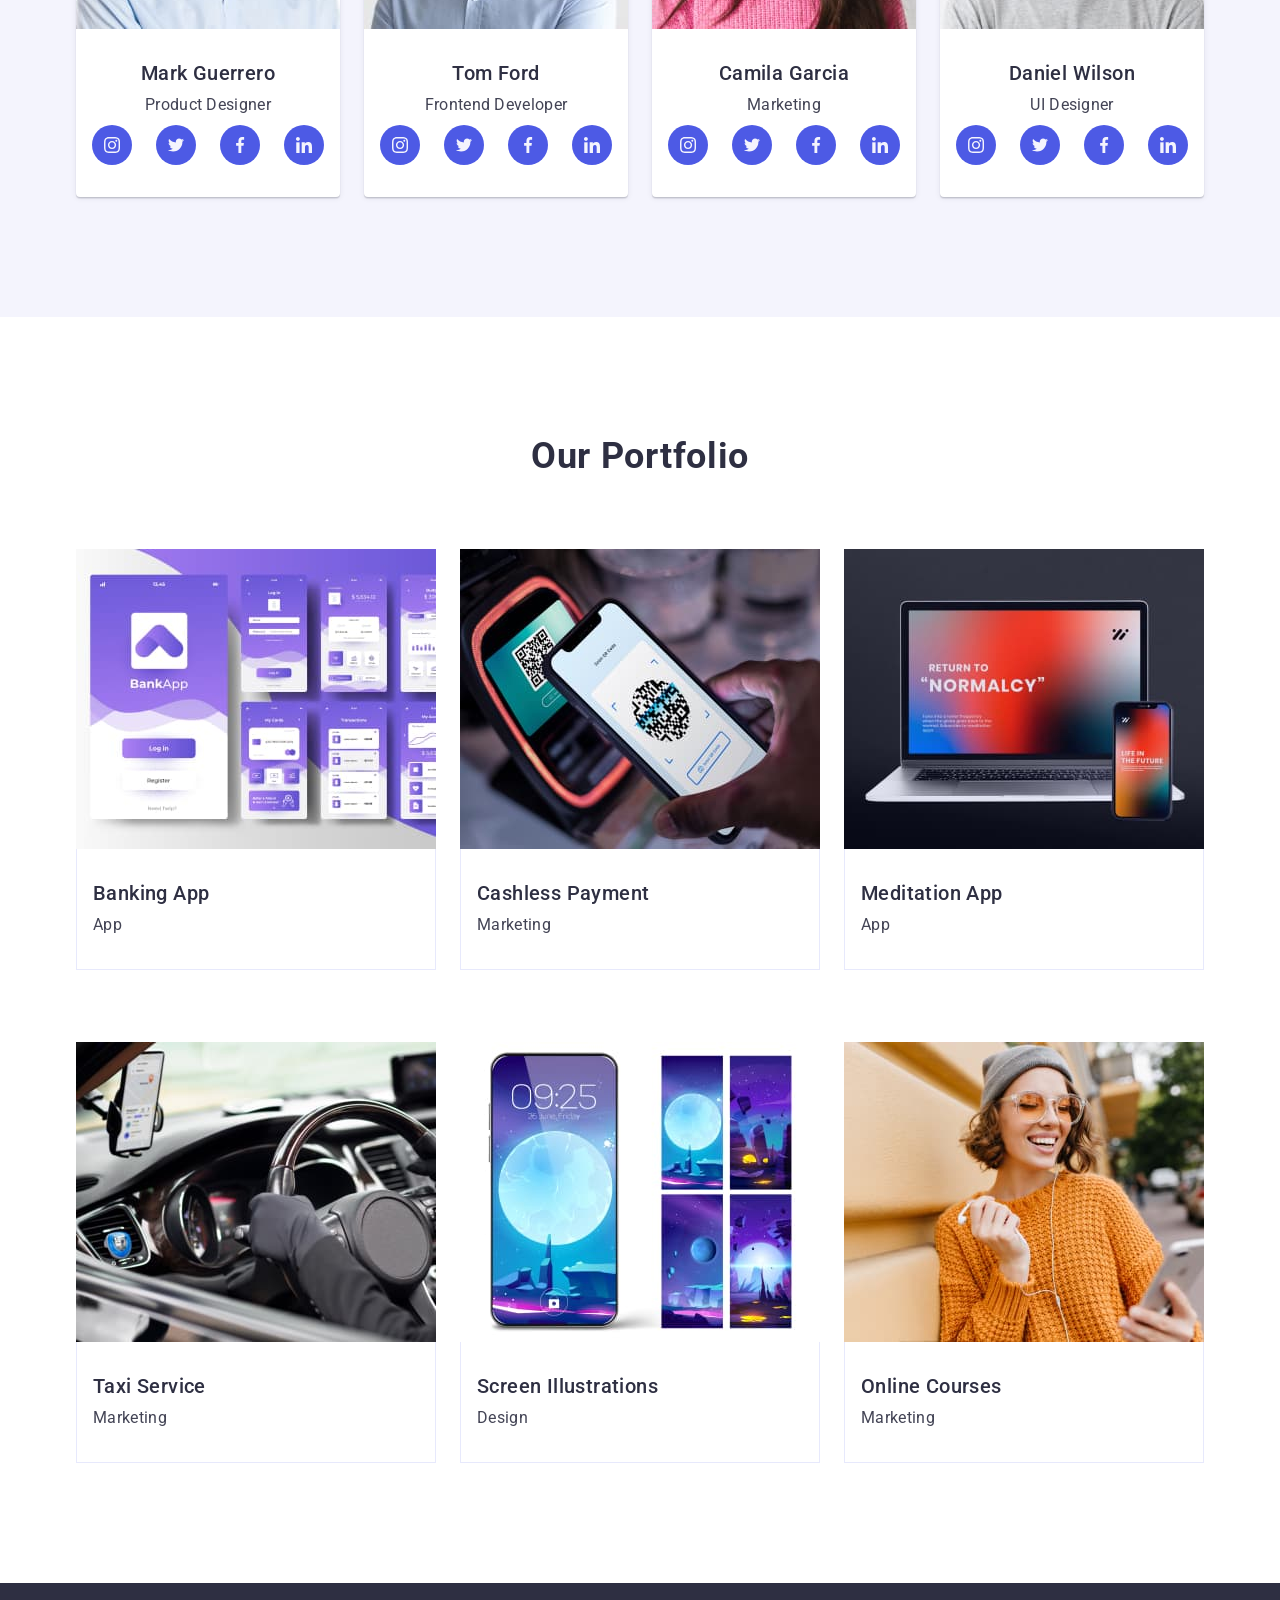
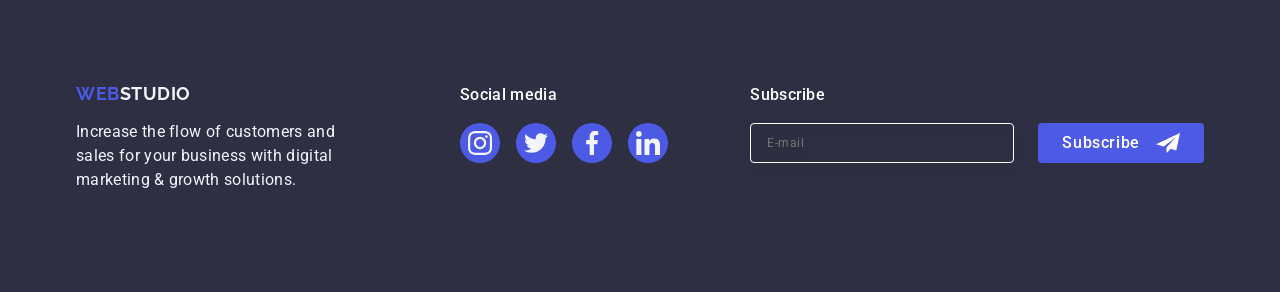
==== commit 152bb5f2: "finish" ====
--- a/index.html
+++ b/index.html
@@ -58,13 +58,13 @@
         </button>
       </div>
       <div class="mobile-menu">
-        <div class="container">
+        <div class="container mobile-menu-container">
           <button class="mob-menu-close-btn">
             <svg class="mob-menu-close-icon" width="8" height="8">
               <use href="./images/icons.svg#icon-close-black"><use>
             </svg>
           </button>
-
+            <nav class="nav-menu">
           <ul class="mobile-menu-nav">
             <li class="mobile-list">
               <a class="mobile-list-nav current-list" href="">Studio</a>
@@ -76,16 +76,18 @@
               <a class="mobile-list-nav" href="">Contacts</a>
             </li>
           </ul>
-          <!--  -->
-            <ul class="mobile-nav">
-              <li class="mobile-menu-contacts">
-                <a class="mobile-nav-address current-list" href="tel:+11 (000) 111-11-11">+11 (000) 111-11-11</a>
-              </li>
-              <li class="mobile-menu-contacts">
-                <a class="mobile-nav-address" href="mailto:info@devstudio.com">info@devstudio.com</a>
-              </li>
-            <!--  -->
-            </ul>
+          </nav>
+          
+            <address class="">
+              <ul class="mobile-nav">
+                <li class="mobile-menu-contacts">
+                  <a class="mobile-nav-address current-list" href="tel:+11 (000) 111-11-11">+11 (000) 111-11-11</a>
+                </li>
+                <li class="mobile-menu-contacts">
+                  <a class="mobile-nav-address" href="mailto:info@devstudio.com">info@devstudio.com</a>
+                </li>
+              </ul>
+            </address>
             <ul class="mobile-social">
               <li class="modile-menu-list">
                 <a class="mobile-menu-icon" href="">
